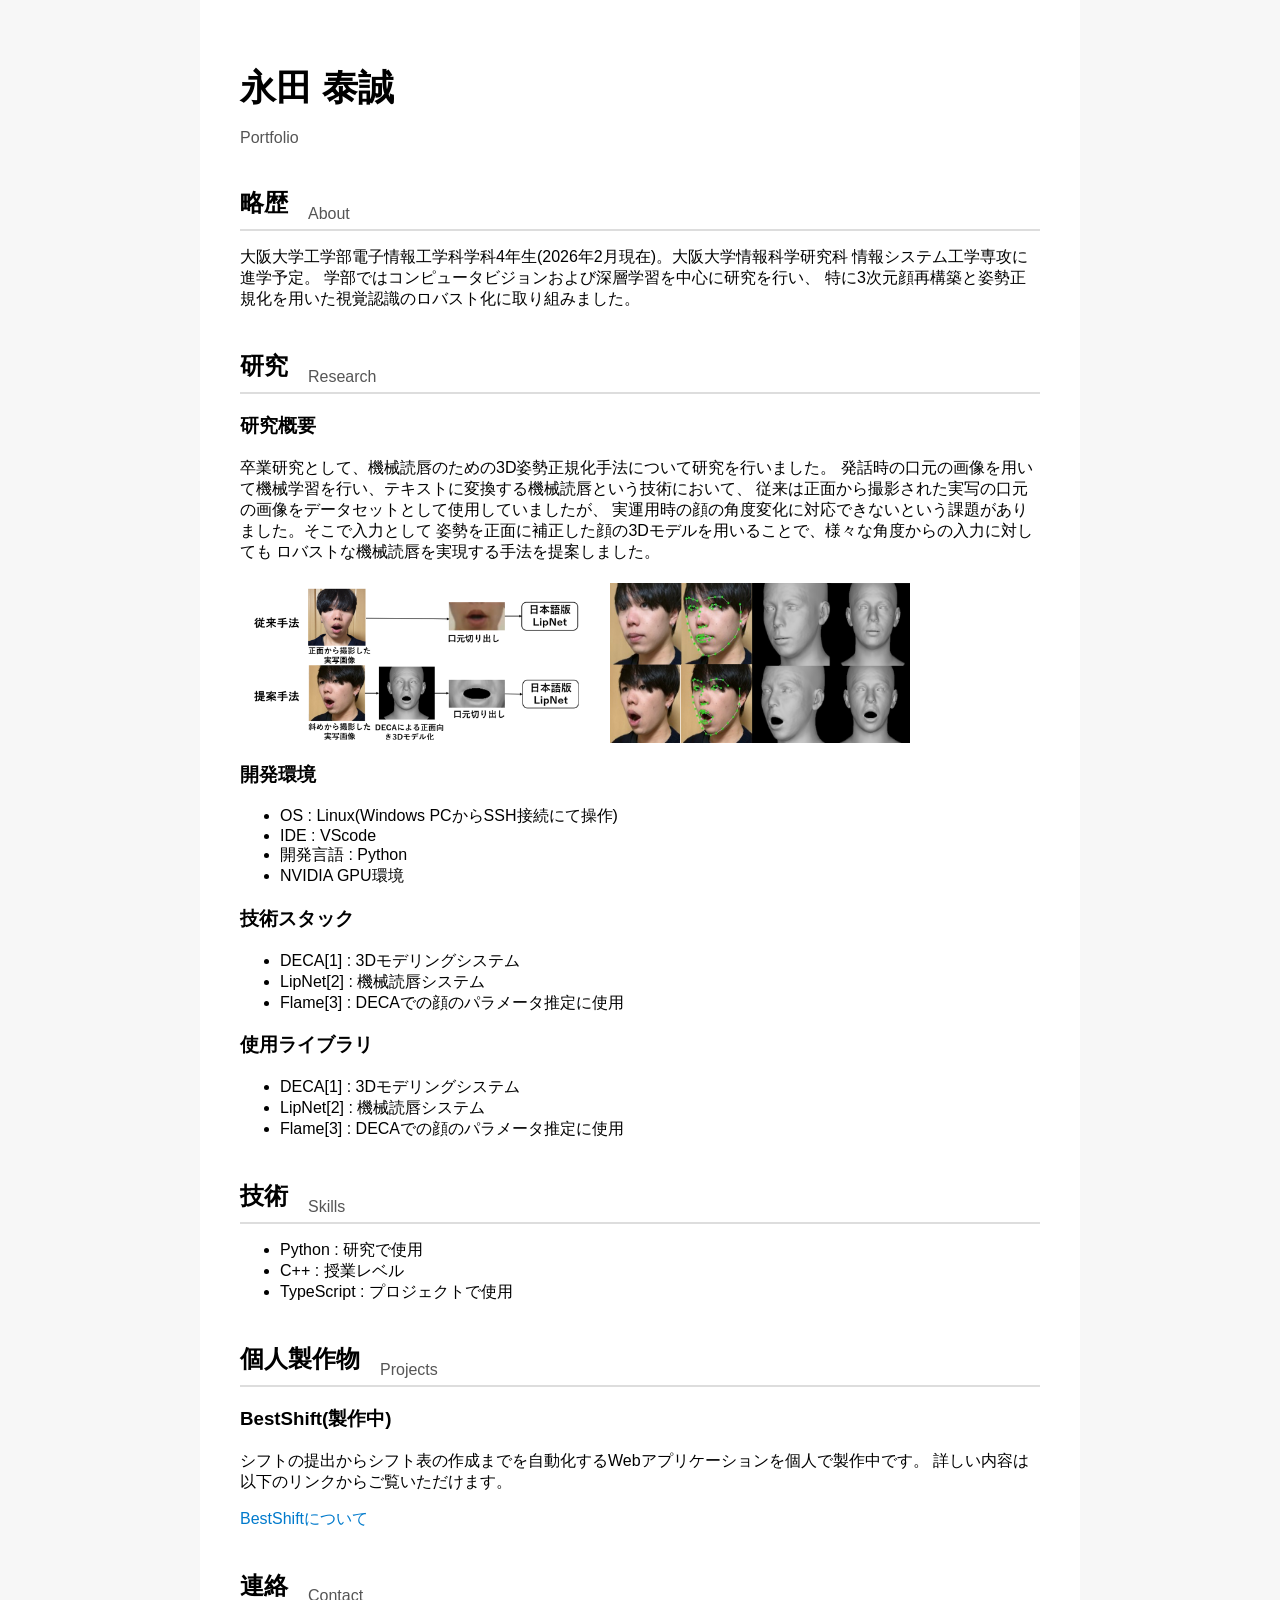
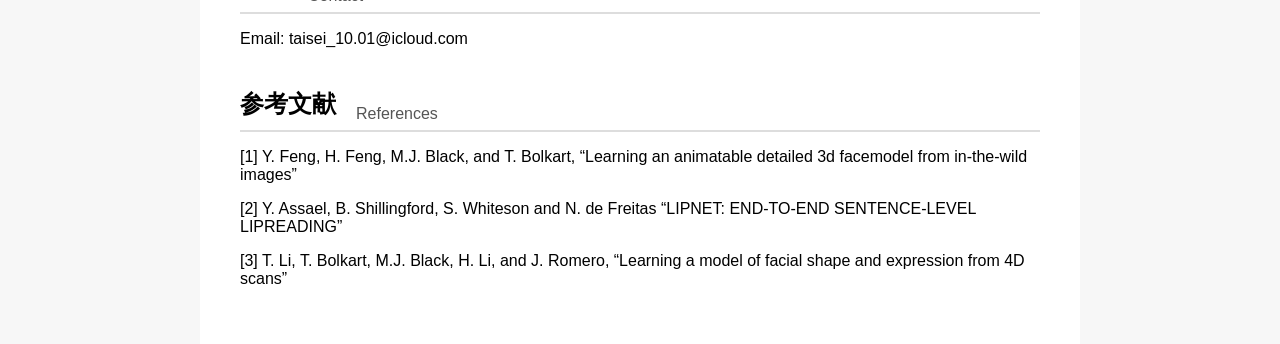
==== index.html @ 27267baa "あ" ====
<!DOCTYPE html>
<html>
<head>
  <meta charset="UTF-8">
  <title>永田 泰誠 | Portfolio</title>
  <link rel="stylesheet" href="style.css">
</head>

<body>

  <div class="container">

    <h1>永田 泰誠</h1>
    <p class="tagline">Portfolio</p>

    <section>
      <div class="section-header">
        <h2>略歴</h2>
        <p class="tagline">About</p>
      </div>
      <p>
        大阪大学工学部電子情報工学科学科4年生(2026年2月現在)。大阪大学情報科学研究科 情報システム工学専攻に進学予定。
        学部ではコンピュータビジョンおよび深層学習を中心に研究を行い、
        特に3次元顔再構築と姿勢正規化を用いた視覚認識のロバスト化に取り組みました。
      </p>
    </section>

    <section>
      <div class="section-header">
        <h2>研究</h2>
        <p class="tagline">Research</p>
      </div>
      <h3>研究概要</h3>
      <p>
        卒業研究として、機械読唇のための3D姿勢正規化手法について研究を行いました。
        発話時の口元の画像を用いて機械学習を行い、テキストに変換する機械読唇という技術において、
        従来は正面から撮影された実写の口元の画像をデータセットとして使用していましたが、
        実運用時の顔の角度変化に対応できないという課題がありました。そこで入力として
        姿勢を正面に補正した顔の3Dモデルを用いることで、様々な角度からの入力に対しても
        ロバストな機械読唇を実現する手法を提案しました。
      </p>

      <div class="image-row">
        <img src="results/proposed_method.png" width="350">
        <img src="results/deca_demo_align.png" width="300">
      </div>

      <h3>開発環境</h3>
      <ul>
        <li>OS : Linux(Windows PCからSSH接続にて操作)</li>
        <li>IDE : VScode</li>
        <li>開発言語 : Python</li>
        <li>NVIDIA GPU環境</li>
      </ul>

      <h3>技術スタック</h3>
      <ul>
        <li>DECA[1] : 3Dモデリングシステム</li>
        <li>LipNet[2] : 機械読唇システム</li>
        <li>Flame[3] : DECAでの顔のパラメータ推定に使用</li>
      </ul>

      <h3>使用ライブラリ</h3>
      <ul>
        <li>DECA[1] : 3Dモデリングシステム</li>
        <li>LipNet[2] : 機械読唇システム</li>
        <li>Flame[3] : DECAでの顔のパラメータ推定に使用</li>
      </ul>


      <!-- <p>
        <a href="https://github.com/yourgithub/3d-pose-normalization-lipreading">
          View GitHub Repository →
        </a>
      </p> -->
    </section>

    <section>
      <div class="section-header">
        <h2>技術</h2>
        <p class="tagline">Skills</p>
      </div>
      <ul>
        <li>Python : 研究で使用</li>
        <li>C++ : 授業レベル</li>
        <li>TypeScript : プロジェクトで使用</li>
      </ul>
    </section>

    <section>
      <div class="section-header">
        <h2>個人製作物</h2>
        <p class="tagline">Projects</p>
      </div>
      <h3>BestShift(製作中)</h3>
      <p>
        シフトの提出からシフト表の作成までを自動化するWebアプリケーションを個人で製作中です。
        詳しい内容は以下のリンクからご覧いただけます。
      </p>
      <a href="https://taisei0719.github.io/BestShift/" target="_blank">
        BestShiftについて
      </a>

    </section>

    <section>
      <div class="section-header">
        <h2>連絡</h2>
        <p class="tagline">Contact</p>
      </div>
      <p>Email: taisei_10.01@icloud.com</p>
    </section>

    <section>
      <div class="section-header">
        <h2>参考文献</h2>
        <p class="tagline">References</p>
      </div>
      <p>[1] Y. Feng, H. Feng, M.J. Black, and T. Bolkart, “Learning an animatable detailed 3d facemodel from in-the-wild images”</p>
      <p>[2] Y. Assael, B. Shillingford, S. Whiteson and N. de Freitas “LIPNET: END-TO-END SENTENCE-LEVEL LIPREADING”</p>
      <p>[3] T. Li, T. Bolkart, M.J. Black, H. Li, and J. Romero, “Learning a model of facial shape and expression from 4D scans”</p>
    </section>

  </div>

</body>
</html>
---- style.css ----
body {
  font-family: Arial, sans-serif;
  background-color: #f7f7f7;
  margin: 0;
  padding: 0;
}

.container {
  width: 800px;
  margin: auto;
  padding: 40px;
  background: white;
}

h1 {
  font-size: 36px;
  margin-bottom: 5px;
}

.tagline {
  color: #555;
  margin-bottom: 30px;
}

h2 {
  margin-top: 40px;
  padding-bottom: 5px;
}

.image-row {
  display: flex;
  gap: 20px;
  margin-top: 20px;
}

a {
  color: #007acc;
  text-decoration: none;
}

.section-header {
  display: flex;
  align-items: center;
  gap: 20px;
  border-bottom: 2px solid #ddd;
  padding-bottom: 5px;
  margin-top: 40px;
}

.section-header h2 {
  margin-top: 0;
  margin-bottom: 0;
}

.section-header .tagline {
  margin-bottom: 0;
}
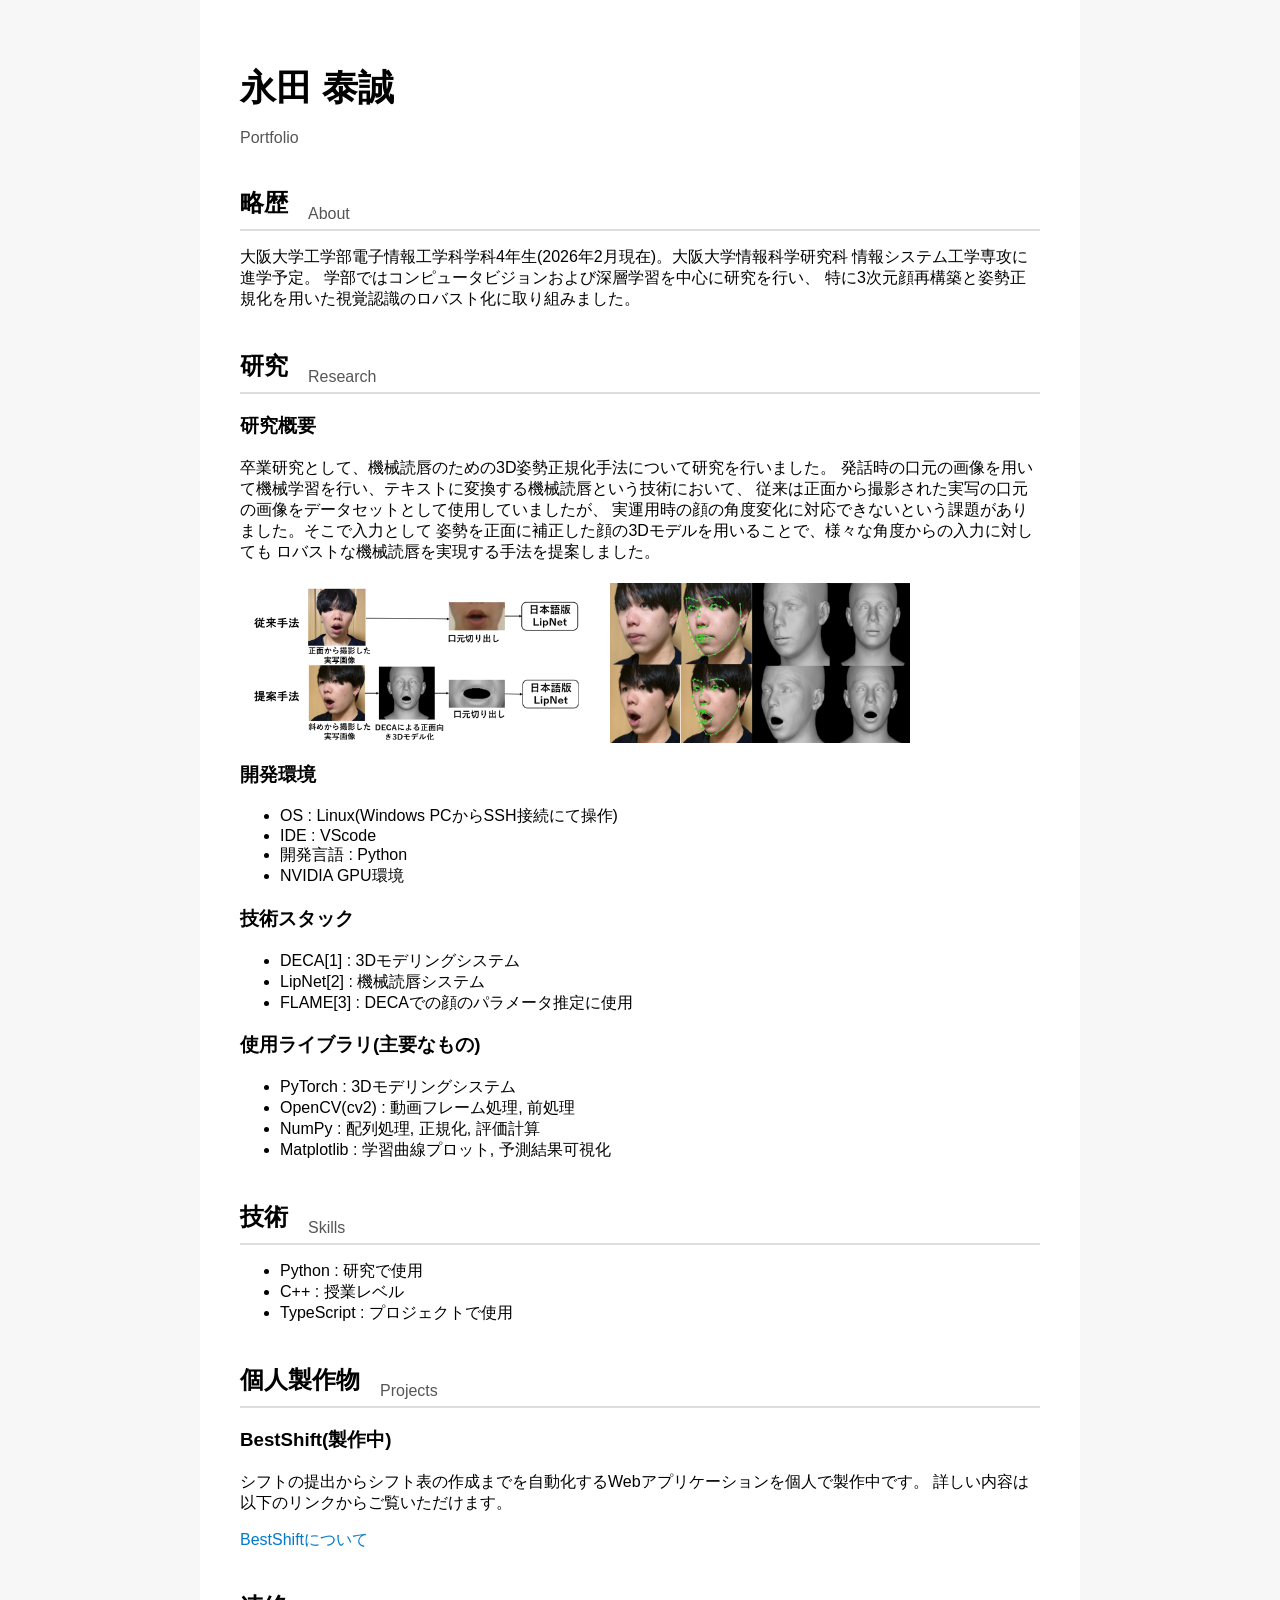
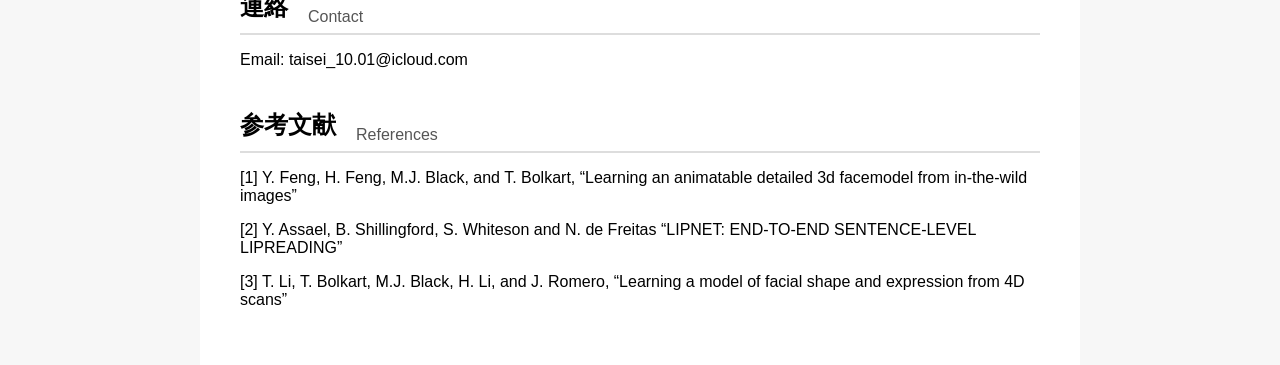
==== commit aa8f86aa: "あ" ====
--- a/index.html
+++ b/index.html
@@ -57,14 +57,15 @@
       <ul>
         <li>DECA[1] : 3Dモデリングシステム</li>
         <li>LipNet[2] : 機械読唇システム</li>
-        <li>Flame[3] : DECAでの顔のパラメータ推定に使用</li>
+        <li>FLAME[3] : DECAでの顔のパラメータ推定に使用</li>
       </ul>
 
-      <h3>使用ライブラリ</h3>
+      <h3>使用ライブラリ(主要なもの)</h3>
       <ul>
-        <li>DECA[1] : 3Dモデリングシステム</li>
-        <li>LipNet[2] : 機械読唇システム</li>
-        <li>Flame[3] : DECAでの顔のパラメータ推定に使用</li>
+        <li>PyTorch : 3Dモデリングシステム</li>
+        <li>OpenCV(cv2) : 動画フレーム処理, 前処理</li>
+        <li>NumPy : 配列処理, 正規化, 評価計算</li>
+        <li>Matplotlib : 学習曲線プロット, 予測結果可視化</li>
       </ul>
 
 
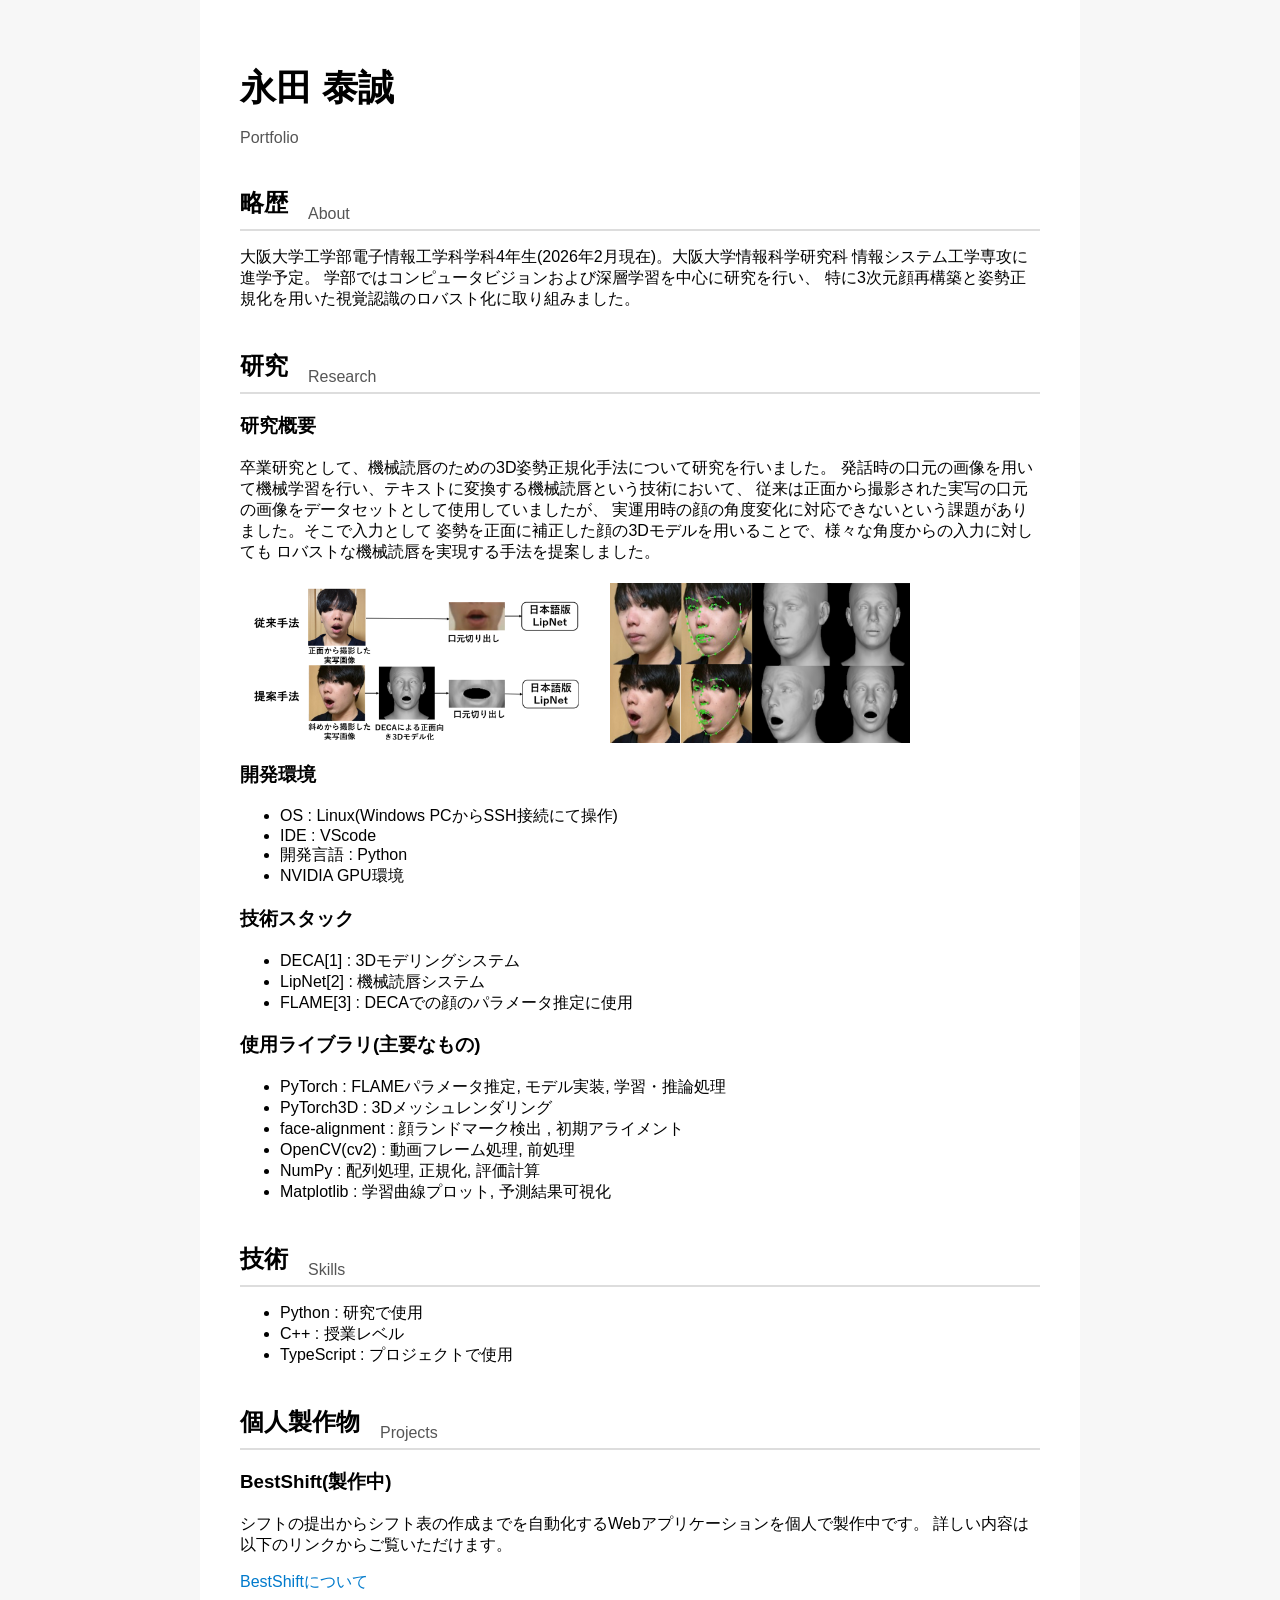
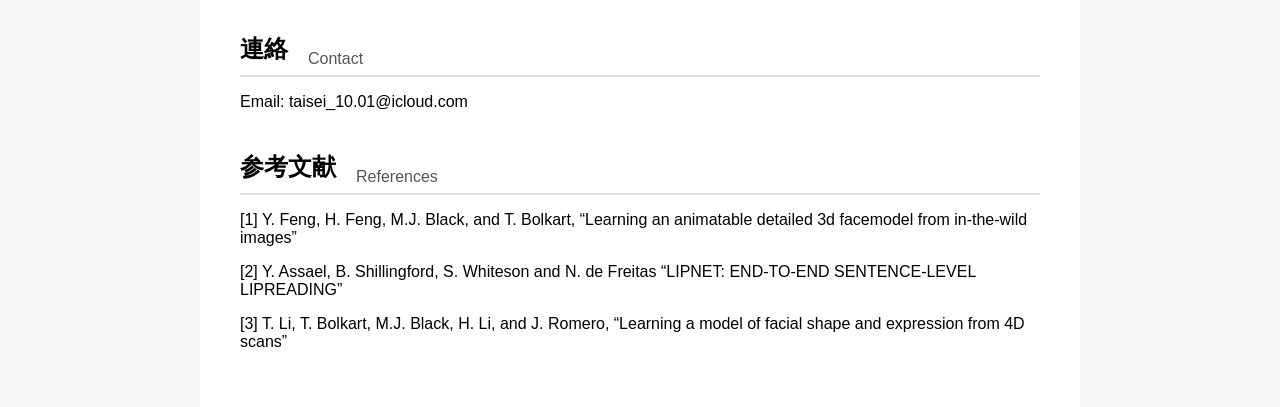
==== commit 3680f8e9: "あ" ====
--- a/index.html
+++ b/index.html
@@ -62,7 +62,9 @@
 
       <h3>使用ライブラリ(主要なもの)</h3>
       <ul>
-        <li>PyTorch : 3Dモデリングシステム</li>
+        <li>PyTorch : FLAMEパラメータ推定, モデル実装, 学習・推論処理</li>
+        <li>PyTorch3D : 3Dメッシュレンダリング</li>
+        <li>face-alignment : 顔ランドマーク検出 , 初期アライメント</li>
         <li>OpenCV(cv2) : 動画フレーム処理, 前処理</li>
         <li>NumPy : 配列処理, 正規化, 評価計算</li>
         <li>Matplotlib : 学習曲線プロット, 予測結果可視化</li>
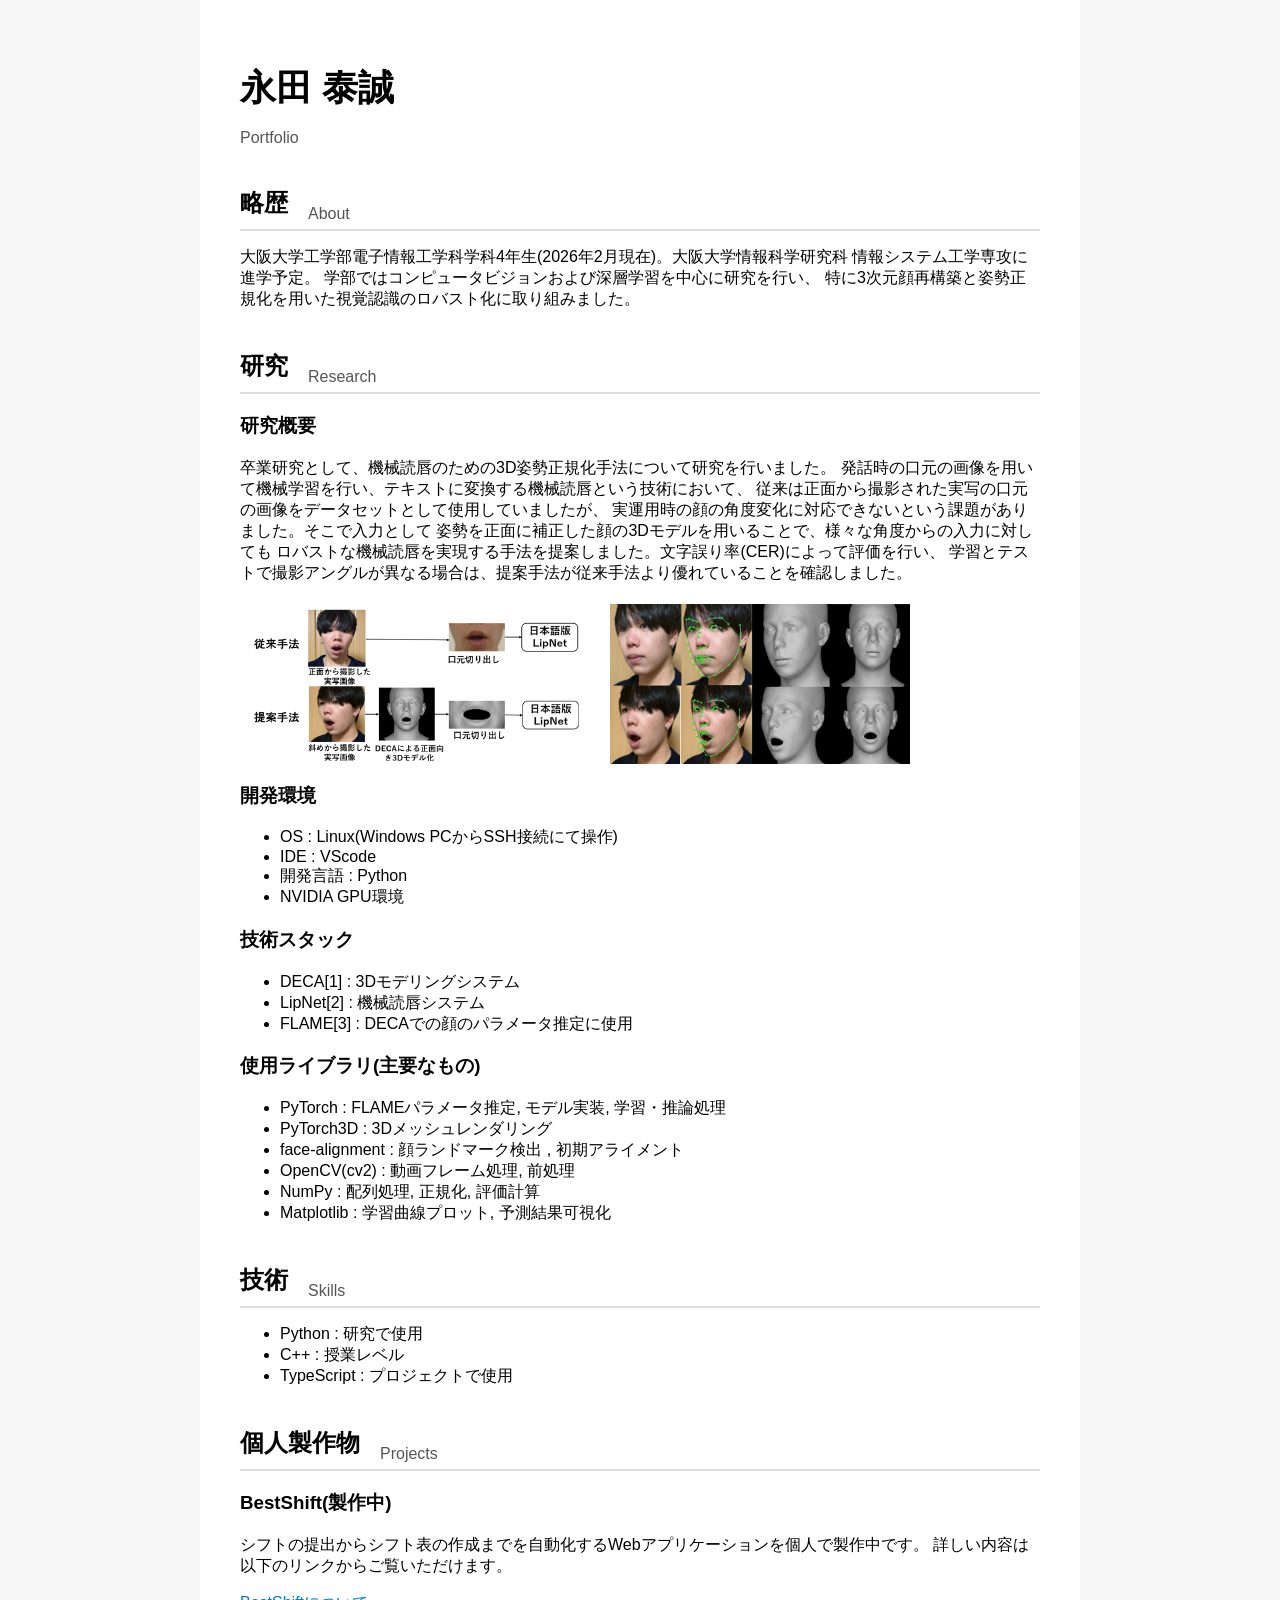
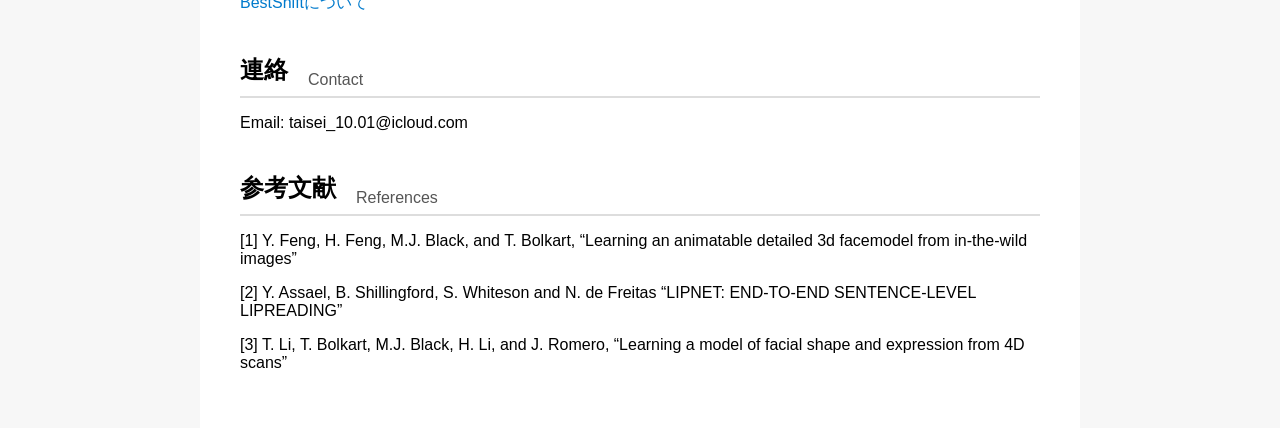
==== commit acc94433: "あ" ====
--- a/index.html
+++ b/index.html
@@ -37,7 +37,8 @@
         従来は正面から撮影された実写の口元の画像をデータセットとして使用していましたが、
         実運用時の顔の角度変化に対応できないという課題がありました。そこで入力として
         姿勢を正面に補正した顔の3Dモデルを用いることで、様々な角度からの入力に対しても
-        ロバストな機械読唇を実現する手法を提案しました。
+        ロバストな機械読唇を実現する手法を提案しました。文字誤り率(CER)によって評価を行い、
+        学習とテストで撮影アングルが異なる場合は、提案手法が従来手法より優れていることを確認しました。
       </p>
 
       <div class="image-row">
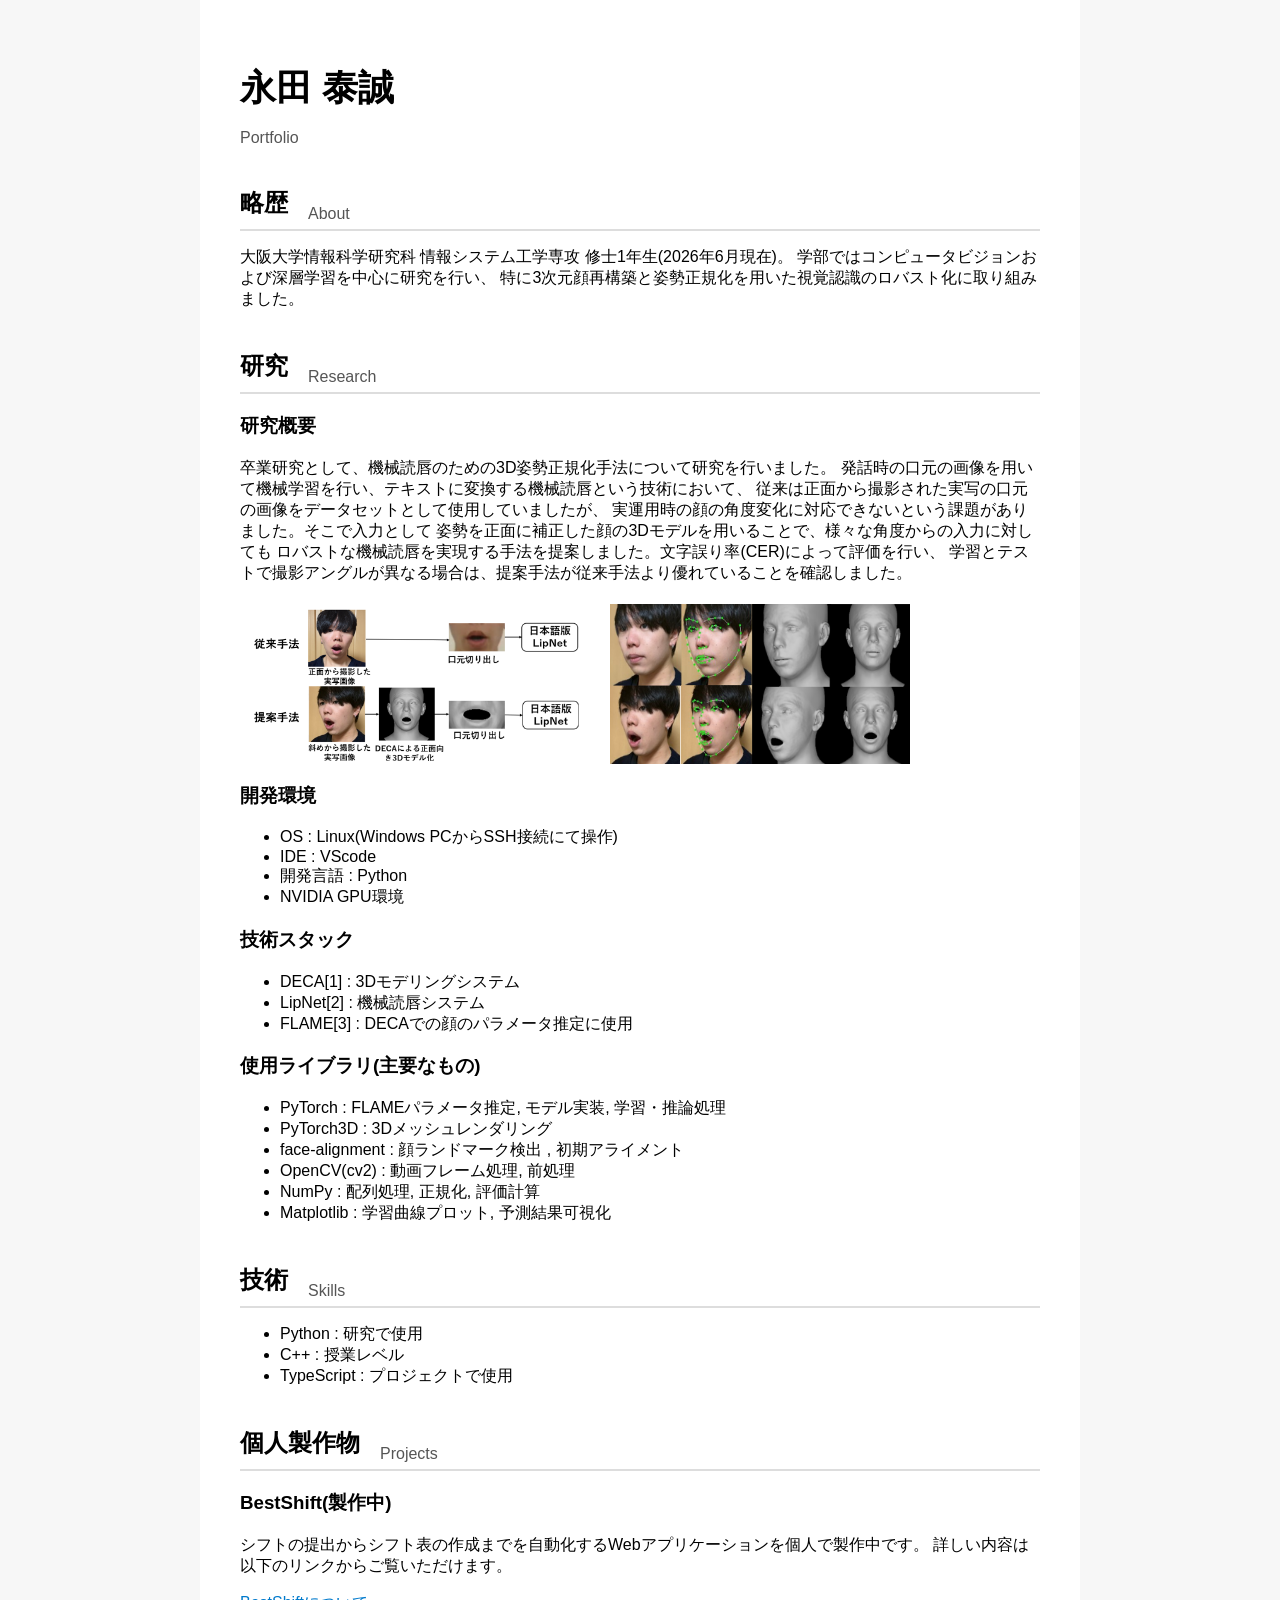
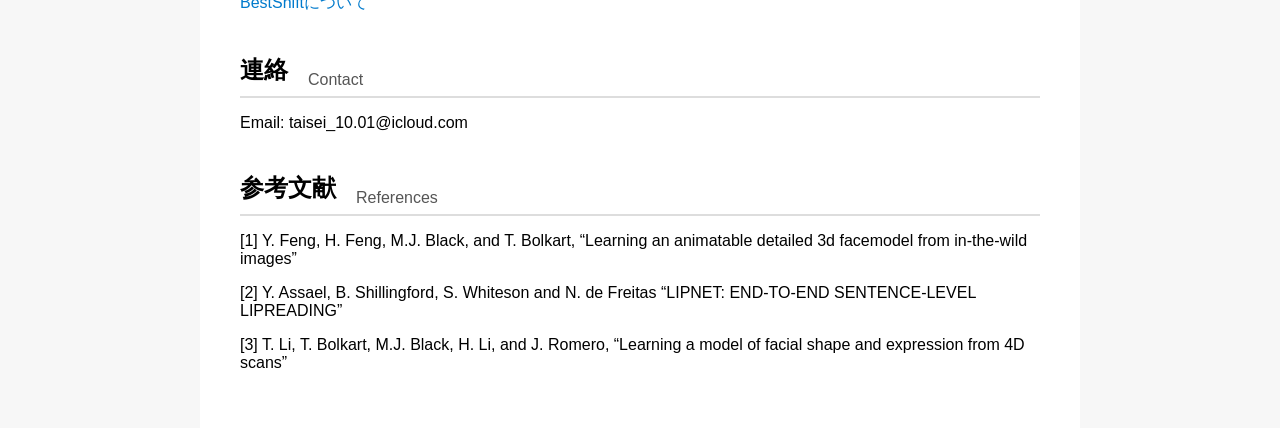
==== commit 50c4f244: "あ" ====
--- a/index.html
+++ b/index.html
@@ -19,7 +19,7 @@
         <p class="tagline">About</p>
       </div>
       <p>
-        大阪大学工学部電子情報工学科学科4年生(2026年2月現在)。大阪大学情報科学研究科 情報システム工学専攻に進学予定。
+        大阪大学情報科学研究科 情報システム工学専攻 修士1年生(2026年6月現在)。
         学部ではコンピュータビジョンおよび深層学習を中心に研究を行い、
         特に3次元顔再構築と姿勢正規化を用いた視覚認識のロバスト化に取り組みました。
       </p>
@@ -101,7 +101,7 @@
         シフトの提出からシフト表の作成までを自動化するWebアプリケーションを個人で製作中です。
         詳しい内容は以下のリンクからご覧いただけます。
       </p>
-      <a href="https://taisei0719.github.io/BestShift/" target="_blank">
+      <a href="./BestShift/" target="_self">
         BestShiftについて
       </a>
 
--- a/style.css
+++ b/style.css
@@ -54,4 +54,26 @@
 
 .section-header .tagline {
   margin-bottom: 0;
-}+}
+
+.zoomable {
+  cursor: zoom-in;
+  transition: 0.3s;
+}
+
+#lightbox {
+  position: fixed;
+  display: none;
+  top: 0;
+  left: 0;
+  width: 100%;
+  height: 100%;
+  background: rgba(0,0,0,0.8);
+  justify-content: center;
+  align-items: center;
+}
+
+#lightbox img {
+  max-width: 90%;
+  max-height: 90%;
+}
